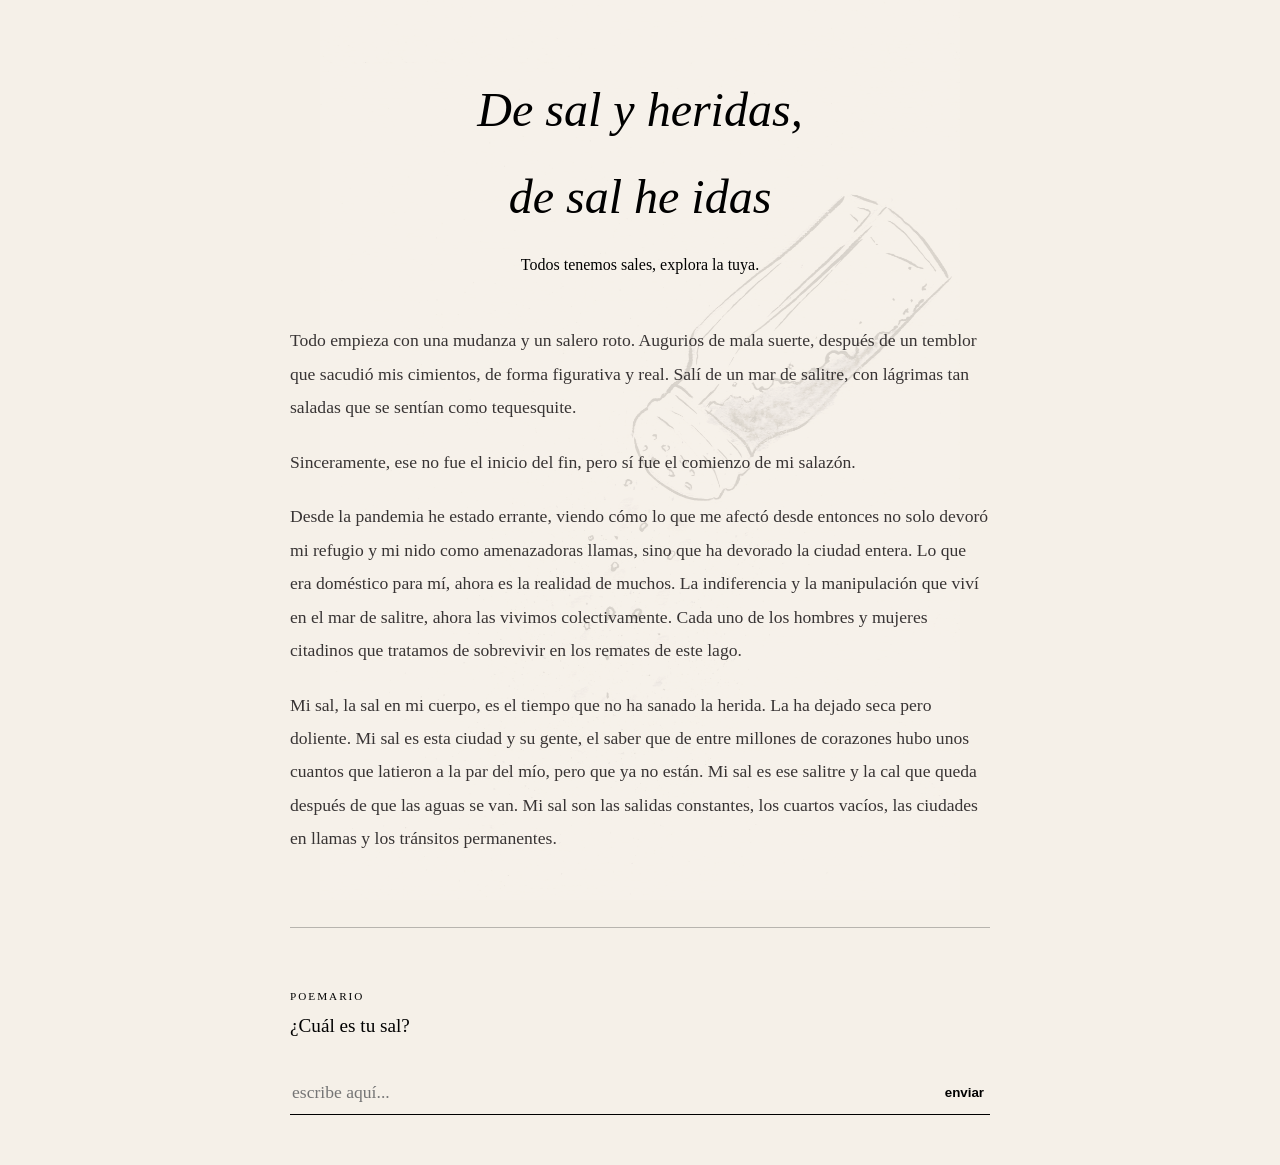
==== index.html @ 016db317 "Primer commit" ====
<!DOCTYPE html>
<html lang="es">
<head>
  <meta charset="UTF-8">
  <meta name="viewport" content="width=device-width, initial-scale=1.0">
  <title>Poemario interactivo</title>
  <link rel="stylesheet" href="styles.css">
</head>

<body>

<div id="app">
  <header>
    <h1> De sal y heridas,</h1>
    <h1>de sal he idas</h1>
    <p class="subtitle">Todos tenemos sales, explora la tuya.</p>
  </header>

  <div id="intro">
    <p>Todo empieza con una mudanza y un salero roto. Augurios de mala suerte, después de un temblor que sacudió mis cimientos, de forma figurativa y real. Salí de un mar de salitre, con lágrimas tan saladas que se sentían como tequesquite.</p>
    <p>Sinceramente, ese no fue el inicio del fin, pero sí fue el comienzo de mi salazón.</p>
    <p>Desde la pandemia he estado errante, viendo cómo lo que me afectó desde entonces no solo devoró mi refugio y mi nido como amenazadoras llamas, sino que ha devorado la ciudad entera. Lo que era doméstico para mí, ahora es la realidad de muchos. La indiferencia y la manipulación que viví en el mar de salitre, ahora las vivimos colectivamente. Cada uno de los hombres y mujeres citadinos que tratamos de sobrevivir en los remates de este lago.</p>
    <p>Mi sal, la sal en mi cuerpo, es el tiempo que no ha sanado la herida. La ha dejado seca pero doliente. Mi sal es esta ciudad y su gente, el saber que de entre millones de corazones hubo unos cuantos que latieron a la par del mío, pero que ya no están. Mi sal es ese salitre y la cal que queda después de que las aguas se van. Mi sal son las salidas constantes, los cuartos vacíos, las ciudades en llamas y los tránsitos permanentes.</p>
  </div>

  <div id="chat"></div>

  <div id="input-area">
    <input id="user-input" placeholder="escribe aquí...">
    <button id="send-btn">enviar</button>
  </div>
</div>

<script src="script.js"></script>

</body>
</html>
---- styles.css ----
body {
  margin: 0;
  background: #f5f0e8;
  color: #000000;
  font-family: Georgia, serif;
}

#app {
  max-width: 700px;
  margin: auto;
  padding: 50px 25px;
}

header {
  text-align: center;
  margin-bottom: 50px;
}

h1 {
  font-size: 3rem;
  font-style: italic;
  font-weight: normal;
}

.subtitle {
  color: #000000;
}

#intro {
  margin-bottom: 60px;
  padding-bottom: 50px;
  border-bottom: 1px solid rgba(0, 0, 0, 0.25);
}

#intro p {
  font-size: 1.1rem;
  line-height: 1.9;
  margin-bottom: 1.2em;
  color: #383434;
}

#chat {
  display: flex;
  flex-direction: column;
  gap: 25px;
}

.message {
  font-size: 1.2rem;
  line-height: 1.6;
}

.ai {
  align-self: flex-start;
}

.user {
  align-self: flex-end;
  color: #302c2c;
  font-style: italic;
  text-align: right;
}

.label {
  font-size: 0.7rem;
  text-transform: uppercase;
  letter-spacing: 2px;
  color: #000000;
  margin-bottom: 5px;
}

#input-area {
  margin-top: 40px;
  display: flex;
  gap: 10px;
  border-bottom: 1px solid #000000;
  padding-bottom: 10px;
}

#user-input {
  flex: 1;
  border: none;
  background: transparent;
  outline: none;
  font-size: 1.1rem;
  font-family: Georgia, serif;
}

button {
  background: transparent;
  border: none;
  cursor: pointer;
  color: #000000;
  font-weight: bold;
}

.poem-card {
  margin-top: 20px;
  padding: 25px;
  border-left: 3px solid #000000;
  background: rgba(70, 69, 68, 0.08);
}

.poem-title {
  color: #000000;
  text-transform: uppercase;
  letter-spacing: 2px;
  font-size: 0.8rem;
  margin-bottom: 15px;
}

.poem-text {
  white-space: pre-line;
  font-style: italic;
  line-height: 1.8;
}
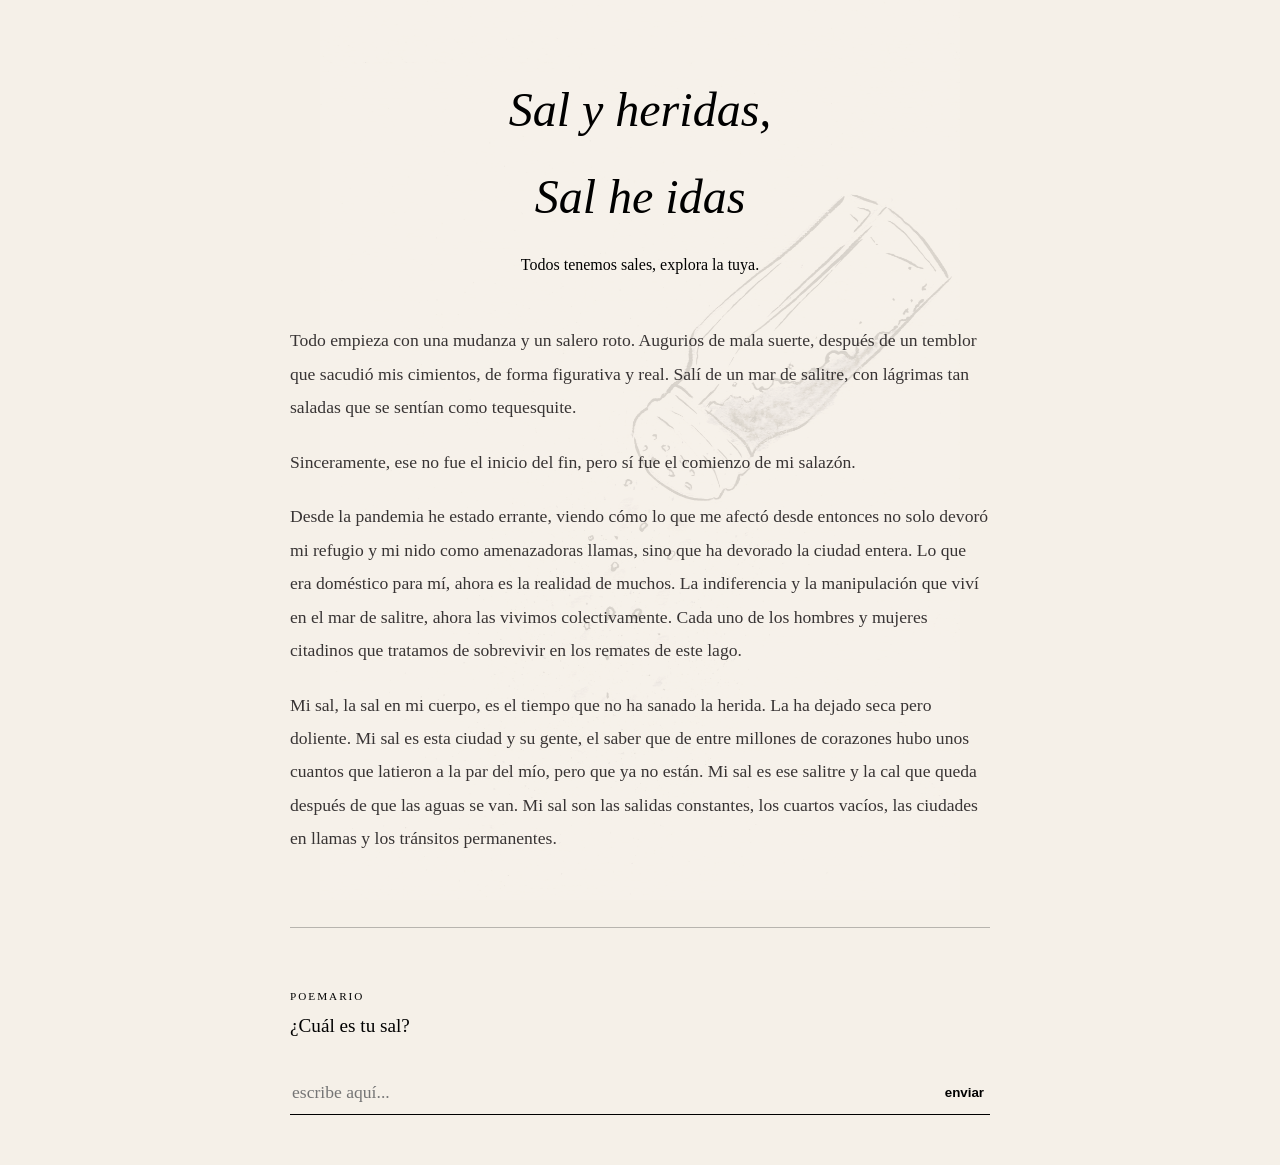
==== commit 7575dca8: "new name" ====
--- a/index.html
+++ b/index.html
@@ -11,8 +11,8 @@
 
 <div id="app">
   <header>
-    <h1> De sal y heridas,</h1>
-    <h1>de sal he idas</h1>
+    <h1> Sal y heridas,</h1>
+    <h1> Sal he idas</h1>
     <p class="subtitle">Todos tenemos sales, explora la tuya.</p>
   </header>
 
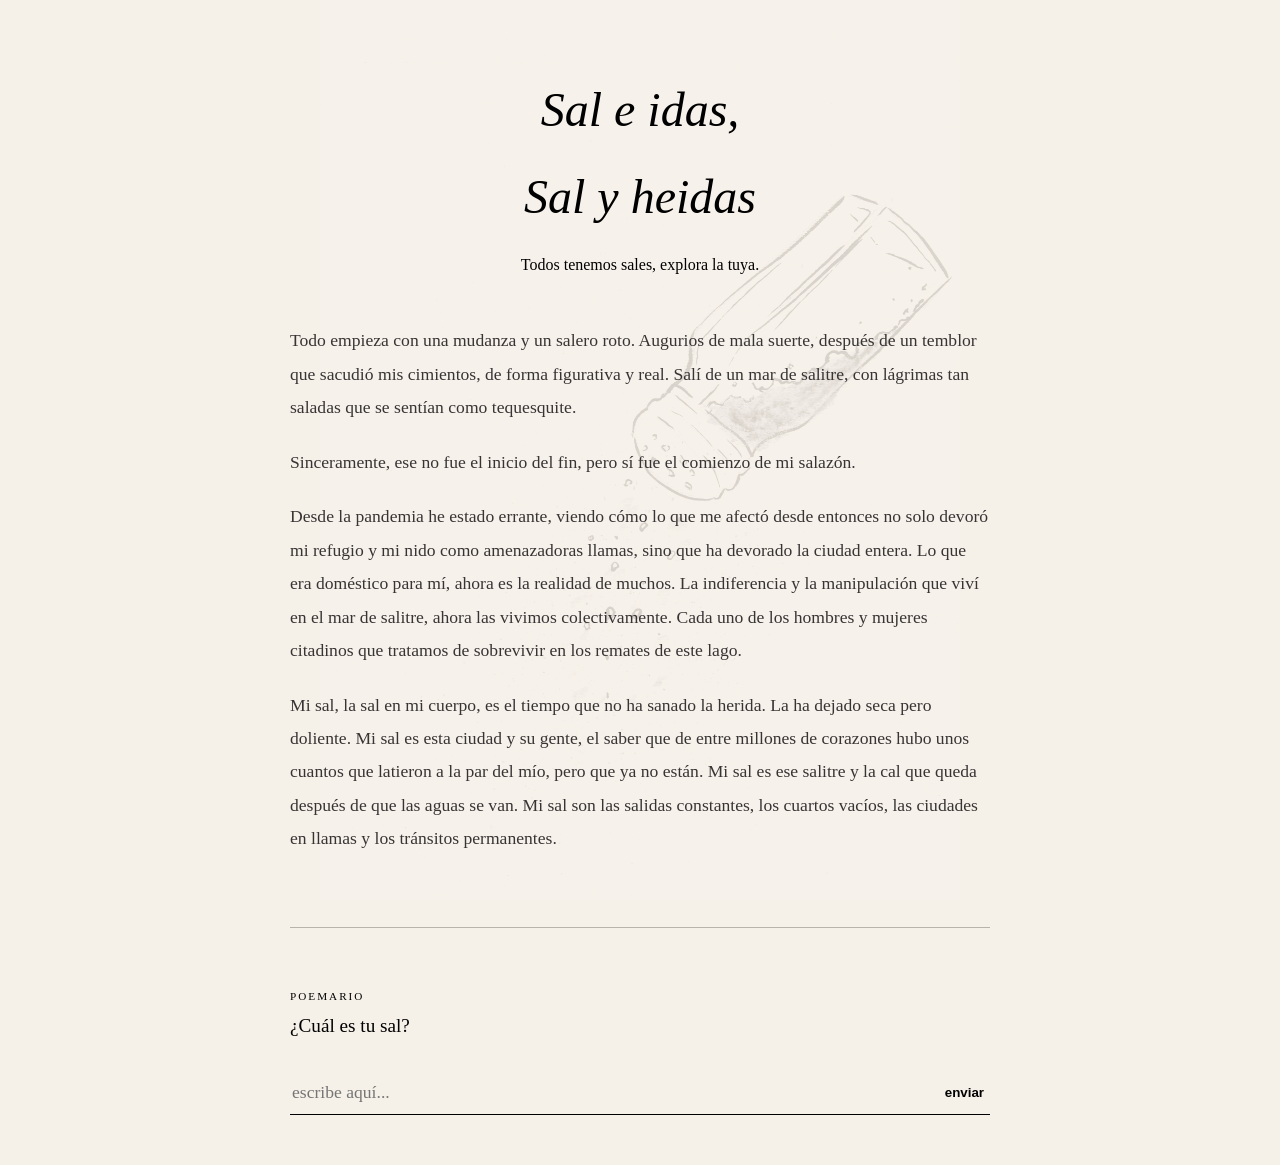
==== commit 749535cf: "typo" ====
--- a/index.html
+++ b/index.html
@@ -3,7 +3,7 @@
 <head>
   <meta charset="UTF-8">
   <meta name="viewport" content="width=device-width, initial-scale=1.0">
-  <title>Poemario interactivo</title>
+  <title>Sal y heridas</title>
   <link rel="stylesheet" href="styles.css">
 </head>
 
@@ -11,8 +11,8 @@
 
 <div id="app">
   <header>
-    <h1> Sal y heridas,</h1>
-    <h1> Sal he idas</h1>
+    <h1> Sal e idas,</h1>
+    <h1> Sal y heidas</h1>
     <p class="subtitle">Todos tenemos sales, explora la tuya.</p>
   </header>
 
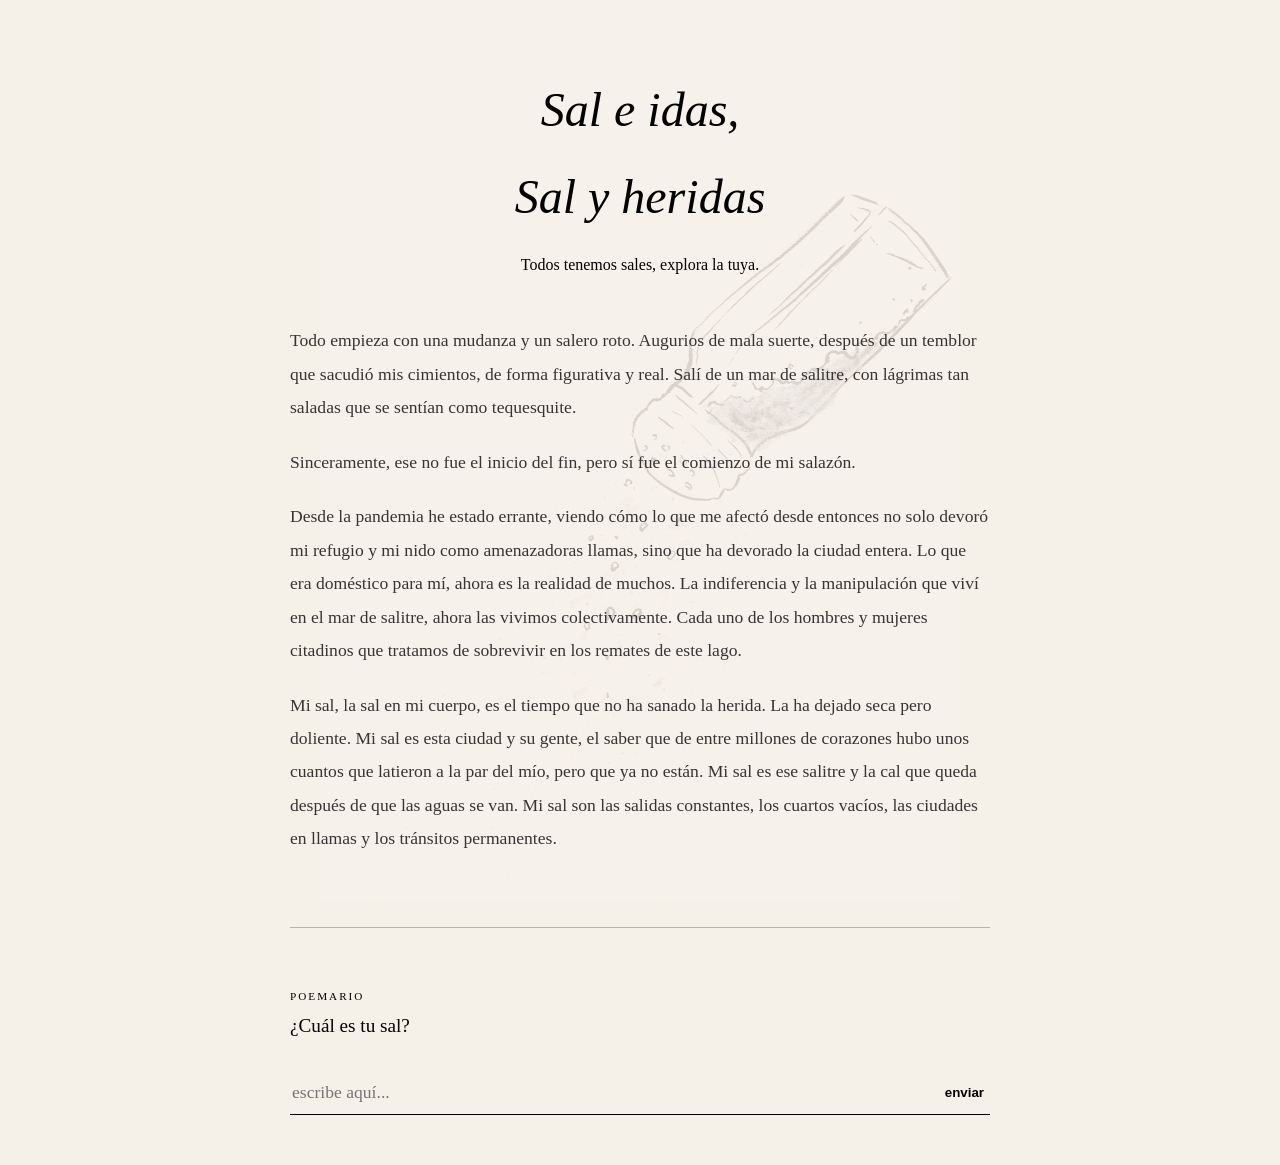
==== commit cc6df9fc: "typo" ====
--- a/index.html
+++ b/index.html
@@ -12,7 +12,7 @@
 <div id="app">
   <header>
     <h1> Sal e idas,</h1>
-    <h1> Sal y heidas</h1>
+    <h1> Sal y heridas</h1>
     <p class="subtitle">Todos tenemos sales, explora la tuya.</p>
   </header>
 
